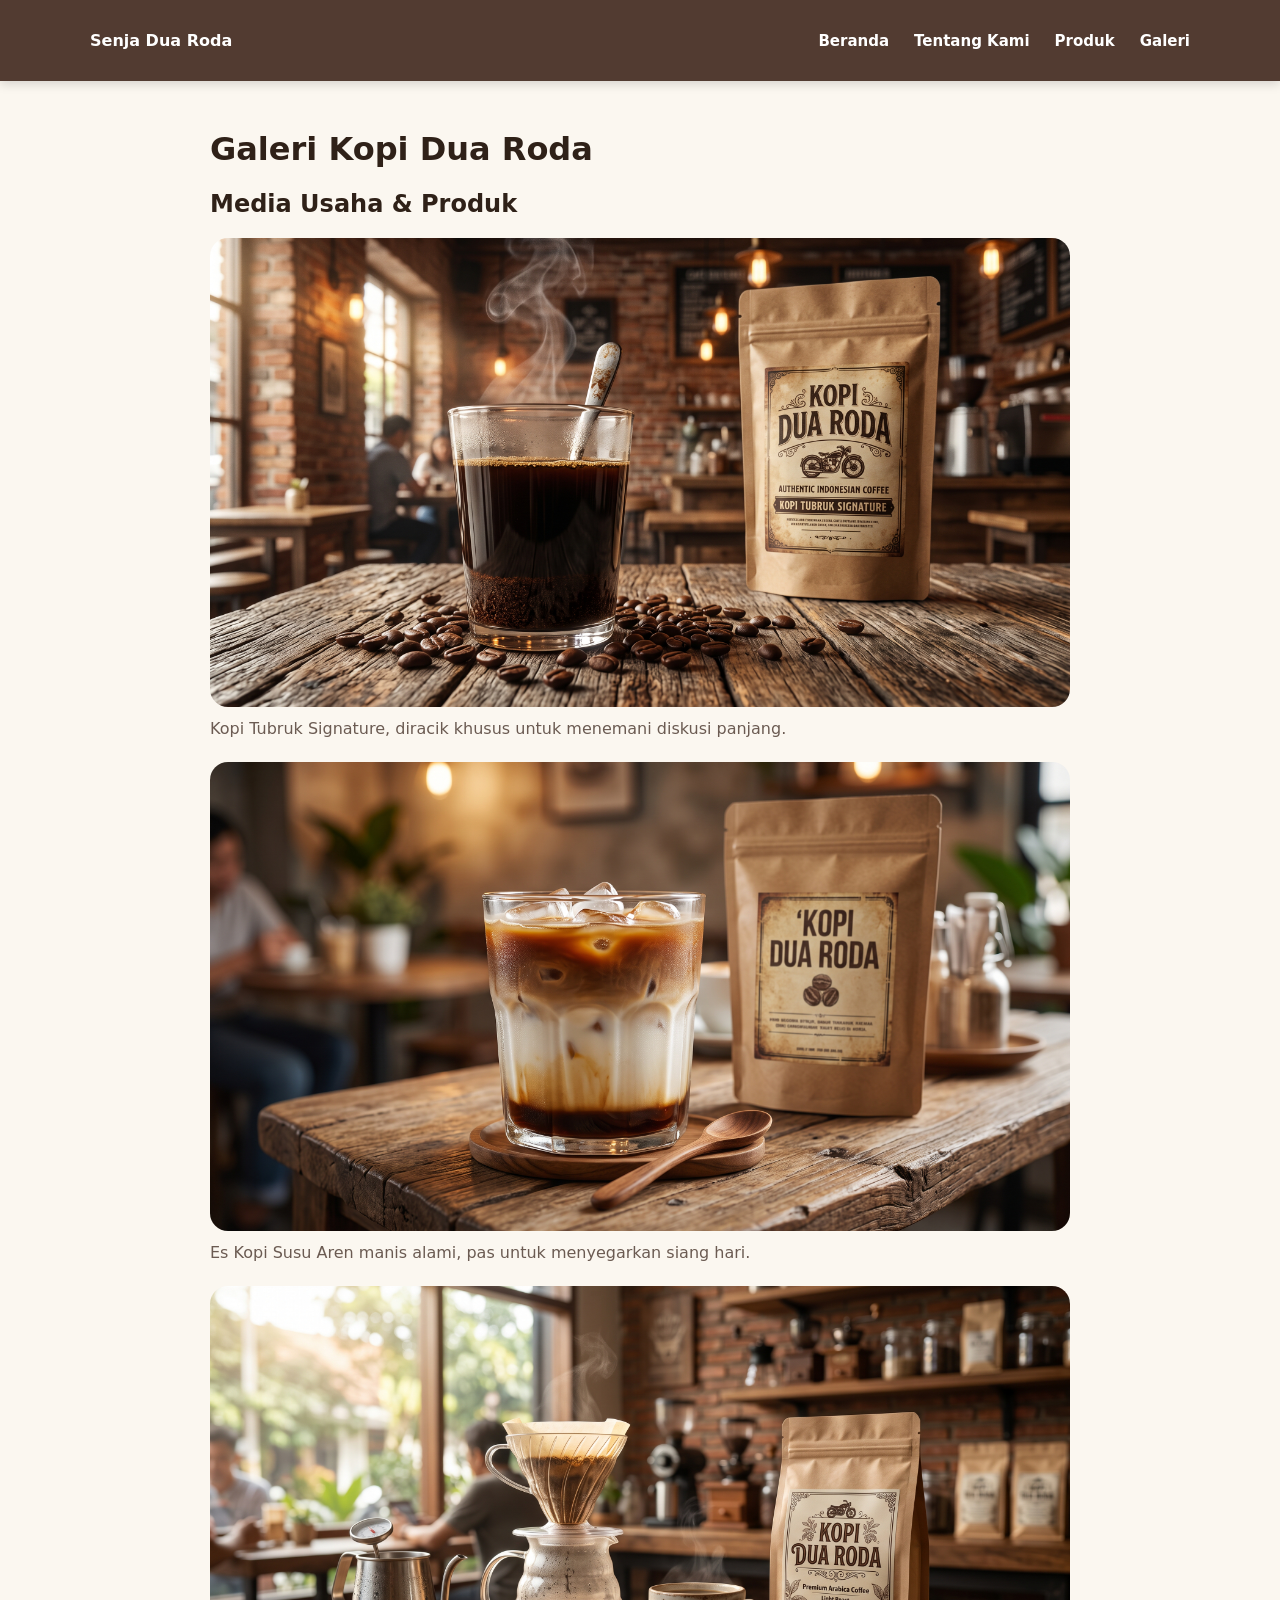
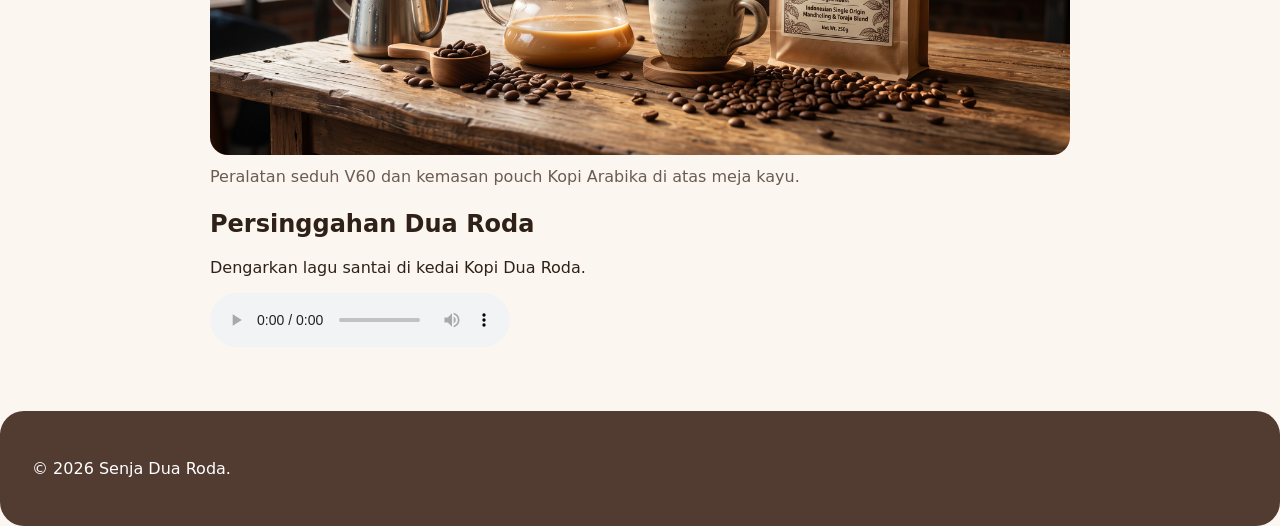
==== galeri.html @ a6b700d2 "Menambahkan produk baru dan media tabel seta galeri produk" ====
<!DOCTYPE html>
<html lang="id">
<head>
    <meta charset="UTF-8">
    <meta name="viewport" content="width=device-width, initial-scale=1.0">
    <title>Galeri - Kopi Dua Roda</title>
    <link rel="stylesheet" href="css/style.css" />
</head>
<body>
    <header class="site-header"> 
        <nav class="nav" aria-label="Navigasi utama"> 
            <a class="brand" href="index.html">Senja Dua Roda</a> 
            <ul> 
                <li><a href="index.html">Beranda</a></li> 
                <li><a href="tentang.html">Tentang Kami</a></li> 
                <li><a href="produk.html">Produk</a></li> 
                <li><a aria-current="page" href="galeri.html">Galeri</a></li> 
            </ul> 
        </nav> 
    </header>
  
    <main id="konten" class="page">
        <h1>Galeri Kopi Dua Roda</h1>
        
        <section aria-labelledby="media-title">
            <h2 id="media-title">Media Usaha & Produk</h2>
            <div class="gallery-list">
                
                <figure class="media-card">
                    <img src="images/kopi tubruk signa.jpg" alt="Secangkir kopi hitam dengan asap mengepul di atas meja">
                    <figcaption>Kopi Tubruk Signature, diracik khusus untuk menemani diskusi panjang.</figcaption>
                </figure>

                <figure class="media-card">
                    <img src="images/aren.jpg" alt="Segelas es kopi susu dengan lapisan gula aren di bagian bawah">
                    <figcaption>Es Kopi Susu Aren manis alami, pas untuk menyegarkan siang hari.</figcaption>
                </figure>

                <figure class="media-card">
                    <img src="images/arabika.jpg" alt="Pouch Kopi Arabika di atas meja kayu">
                    <figcaption>Peralatan seduh V60 dan kemasan pouch Kopi Arabika di atas meja kayu.</figcaption>
                </figure>

            </div>
        </section>

        <!-- Elemen Audio yang Aksesibel -->
        <section aria-labelledby="audio-title">
            <h2 id="audio-title">Persinggahan Dua Roda</h2>
            <p id="audio-note">Dengarkan lagu santai di kedai Kopi Dua Roda.</p>
            <audio controls aria-describedby="audio-note" src="C:\Users\KHOIRUN NADHA\OneDrive\Dokumen\SYAFA'UDIN KHOIRUN NADHA\PEMOGRAMAN WEB 1\website-umkm\audio\Persinggahan_Dua_Roda.mp3">
                Browser Anda tidak mendukung pemutar audio.
            </audio>
        </section>
    </main>

    <footer class="site-footer">
        <p>&copy; 2026 Senja Dua Roda.</p>
    </footer>
</body>
</html>
---- css/style.css ----
body {
    margin: 0;
    color: #2f2118;
    background: #f6f0f8;
    font-family: arial, sans-serif;

}

header { 
    background-color: #523b31; 
    color: white; 
    position: sticky; 
    top: 0; z-index: 1000; 
    box-shadow: 0 3px 10px rgba(0, 0, 0, 0.15); 
} 

.brand {
  color: white;
  text-decoration: none;
  font-weight: bold;
}

nav { 
    max-width: 1100px; 
    margin: auto; padding: 15px 25px; 
    display: flex; 
    justify-content: space-between; 
    align-items: center; 
} 

nav h1 { 
    font-size: 26px; 
    letter-spacing: 1px; 
} 

nav ul { 
    list-style: none; 
    display: flex; 
    gap: 25px; 
} 

nav ul li a { 
    color: white; 
    text-decoration: none; 
    font-size: 15px; 
    font-weight: bold; 
    transition: color 0.3s ease; 
} 

nav ul li a:hover { 
    color: #d9a066; 
} 

.page{
    max-width: 920px;
    margin: 0 auto;
    padding: 32px 20px;
}

.hero{
    padding: 32px;
    color: white;
    background: #523b31;
    border-radius: 24px;
}

.eyebrow{
    margin: 0 0 8px;
    letter-spacing: 0.14cm;
    text-transform: uppercase;
}

img {
  max-width: 100%;
  height: auto;
}


.products {
    padding-left: 1.2em;
}



button {
    padding: 12px 18px;
    color: #2f2118;
    font-weight: 700;
    cursor: pointer;
    background: #ffd166;
    border: 0;
    border-radius: 999px;
}

footer {
    display: flex;
    justify-content: space-between;
    padding: 32px;
    margin-top: 32px;
    background: #523b31;
    color: white;
    border-radius: 24px;
}

/* tentang kami */


/* produk */

body {
  margin: 0;
  background: #fbf7f0;
  color: #2f2118;
  font-family: system-ui, -apple-system, BlinkMacSystemFont, "Segoe UI", sans-serif;
}

.page {
  max-width: 860px;
  margin: 0 auto;
  padding: 28px 20px;
}

img {
  max-width: 100%;
  height: auto;
  border-radius: 18px;
}

figure {
  margin: 0 0 24px;
}

figcaption {
  margin-top: 8px;
  color: #6b5b51;
}

table {
  width: 100%;
  border-collapse: collapse;
  background: white;
}

caption {
  text-align: left;
  font-weight: 700;
  margin-bottom: 8px;
}

th,
td {
  border: 1px solid #ead8c3;
  padding: 10px;
  text-align: left;
}

thead {
  background: #f1e3d3;
}

/* galei */
img { max-width: 100%; height: auto; }
figure { margin: 0 0 24px; }
figcaption { margin-top: 8px; color: #6b5b52; }
table { width: 100%; border-collapse: collapse; }
caption { margin-bottom: 8px; font-weight: 700; text-align: left; }
th,
td { padding: 10px; text-align: left; border: 1px solid #dccbbc; }
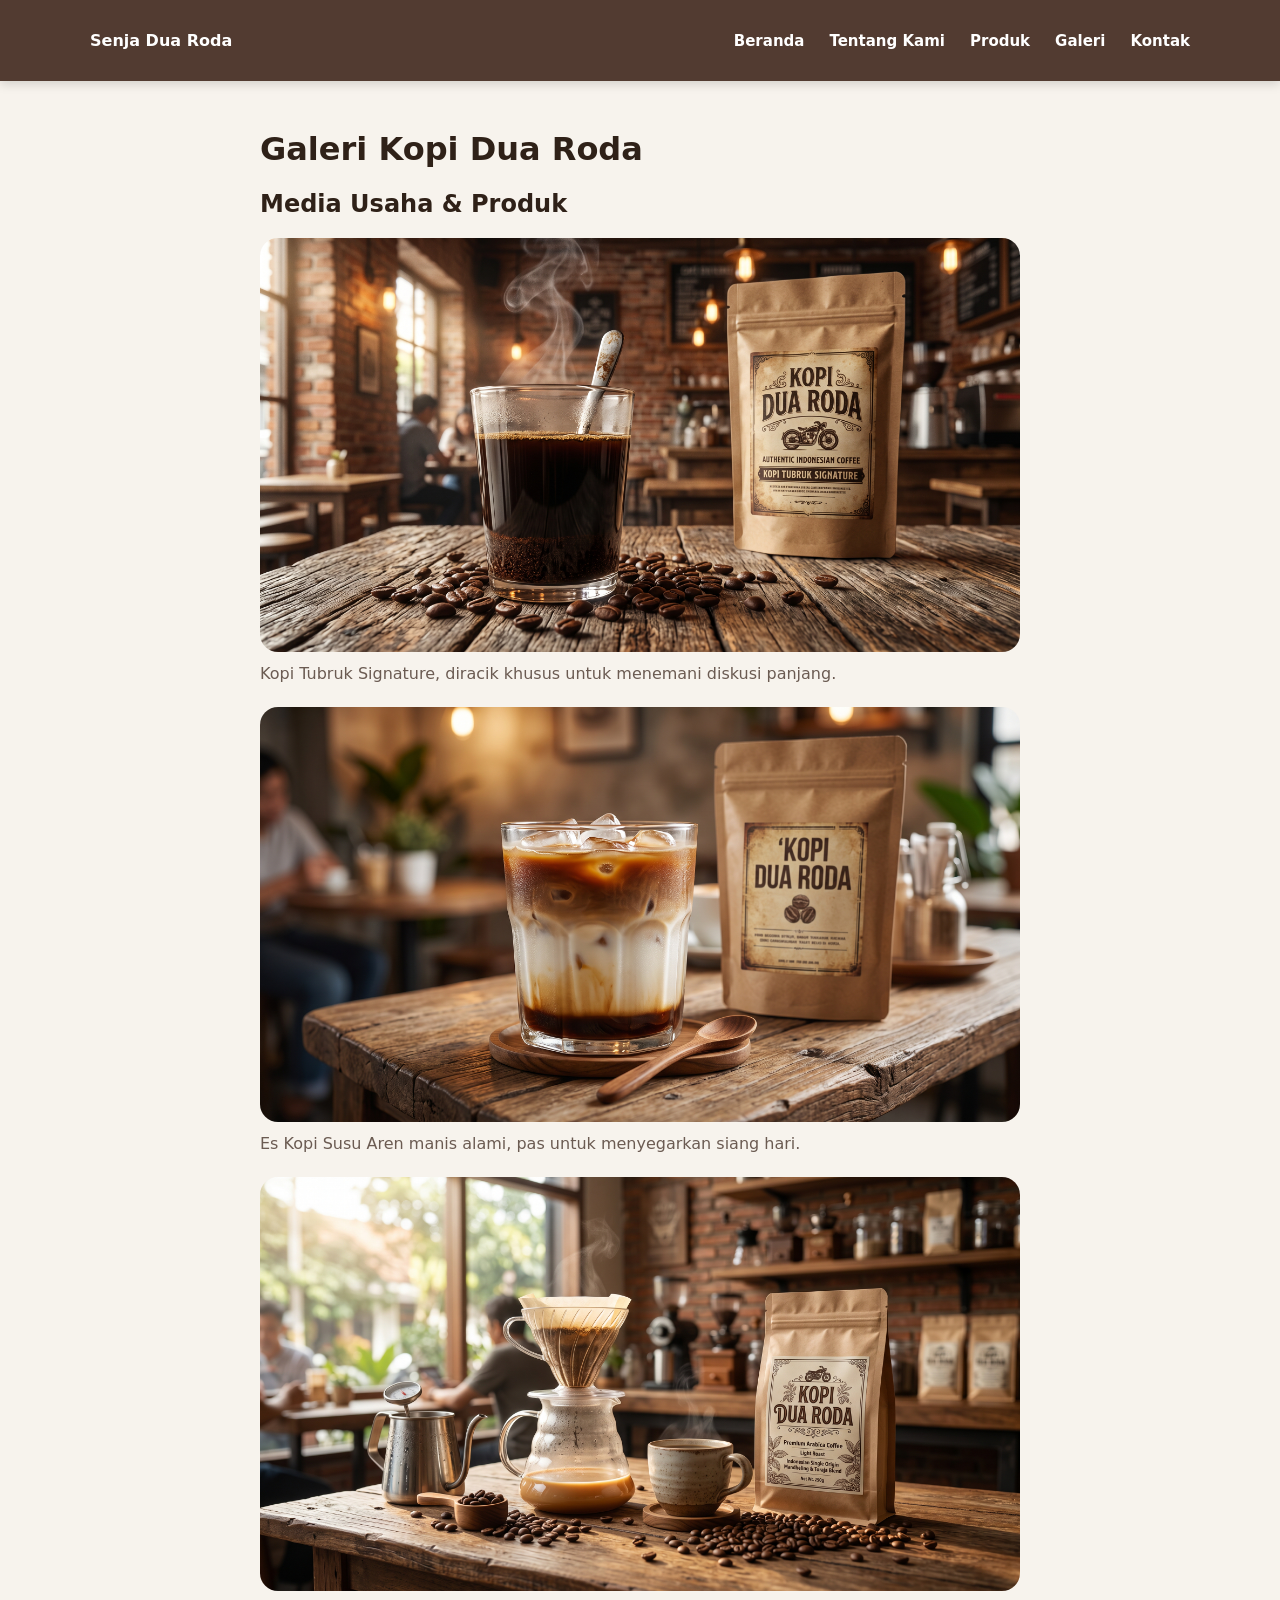
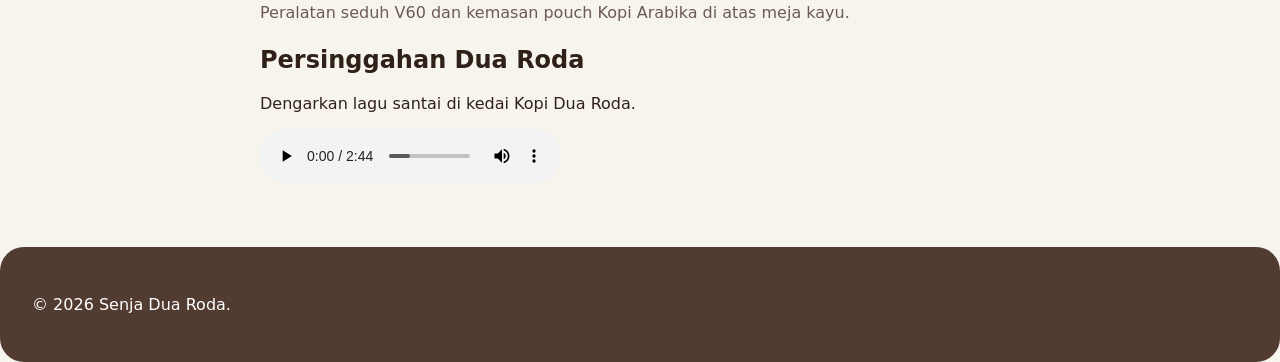
==== commit f59b9673: "menambahkan form html dan accessibility" ====
--- a/galeri.html
+++ b/galeri.html
@@ -7,15 +7,16 @@
     <link rel="stylesheet" href="css/style.css" />
 </head>
 <body>
-    <header class="site-header"> 
+   <header class="site-header"> 
         <nav class="nav" aria-label="Navigasi utama"> 
             <a class="brand" href="index.html">Senja Dua Roda</a> 
             <ul> 
-                <li><a href="index.html">Beranda</a></li> 
+                <li><a aria-current="page" href="index.html">Beranda</a></li> 
                 <li><a href="tentang.html">Tentang Kami</a></li> 
                 <li><a href="produk.html">Produk</a></li> 
-                <li><a aria-current="page" href="galeri.html">Galeri</a></li> 
-            </ul> 
+                <li><a href="galeri.html">Galeri</a></li> 
+                <li><a href="kontak.html">Kontak</a></li>
+            </ul>
         </nav> 
     </header>
   
@@ -48,7 +49,7 @@
         <section aria-labelledby="audio-title">
             <h2 id="audio-title">Persinggahan Dua Roda</h2>
             <p id="audio-note">Dengarkan lagu santai di kedai Kopi Dua Roda.</p>
-            <audio controls aria-describedby="audio-note" src="C:\Users\KHOIRUN NADHA\OneDrive\Dokumen\SYAFA'UDIN KHOIRUN NADHA\PEMOGRAMAN WEB 1\website-umkm\audio\Persinggahan_Dua_Roda.mp3">
+            <audio controls aria-describedby="audio-note" src="audio/Teman_Setia_Setiap_Perjalanan.mp3">
                 Browser Anda tidak mendukung pemutar audio.
             </audio>
         </section>
--- a/css/style.css
+++ b/css/style.css
@@ -167,3 +167,55 @@
 th,
 td { padding: 10px; text-align: left; border: 1px solid #dccbbc; }
 
+/* kontak */
+body {
+  margin: 0;
+  background: #f7f3ed;
+  color: #2f2118;
+  font-family: system-ui, -apple-system, BlinkMacSystemFont, "Segoe UI", sans-serif;
+}
+
+.page {
+  max-width: 760px;
+  margin: 0 auto;
+  padding: 28px 20px;
+}
+
+form,
+pre {
+  background: white;
+  border: 1px solid #ead8c3;
+  border-radius: 16px;
+  padding: 18px;
+}
+
+.field {
+  display: grid;
+  gap: 6px;
+  margin-bottom: 14px;
+}
+
+label,
+legend {
+  font-weight: 700;
+}
+
+input,
+select,
+textarea,
+button {
+  font: inherit;
+  padding: 10px;
+}
+
+fieldset {
+  display: grid;
+  gap: 8px;
+  margin: 0 0 14px;
+  border: 1px solid #ead8c3;
+  border-radius: 12px;
+}
+
+button {
+  cursor: pointer;
+}
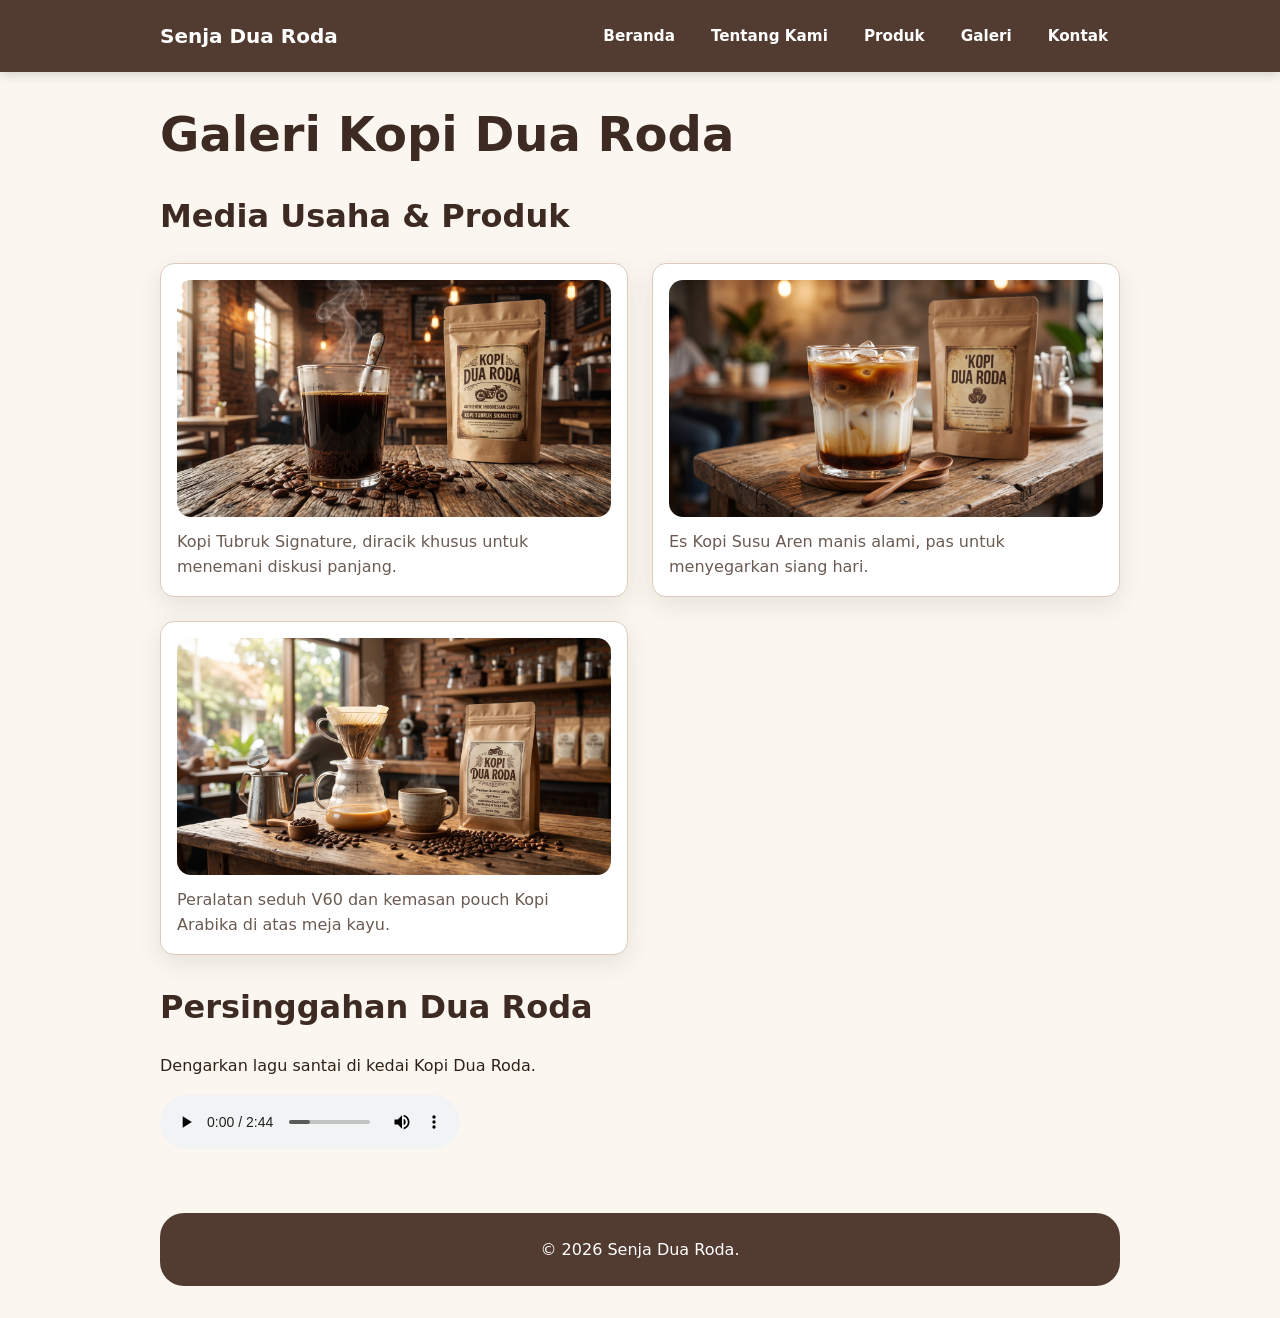
==== commit da4f8e43: "Layout dengan Grid dan Flexbox" ====
--- a/galeri.html
+++ b/galeri.html
@@ -25,7 +25,7 @@
         
         <section aria-labelledby="media-title">
             <h2 id="media-title">Media Usaha & Produk</h2>
-            <div class="gallery-list">
+            <div class="gallery-grid">
                 
                 <figure class="media-card">
                     <img src="images/kopi tubruk signa.jpg" alt="Secangkir kopi hitam dengan asap mengepul di atas meja">
--- a/css/style.css
+++ b/css/style.css
@@ -1,221 +1,505 @@
+:root {
+    --color-primary: #523b31;
+    --color-primary-strong: #3d2b23;
+    --color-accent: #ffd166;
+    --color-accent-hover: #f4b942;
+
+    --color-text: #2f2118;
+    --color-muted: #6b5b52;
+
+    --color-surface: #ffffff;
+    --color-surface-soft: #fbf7f0;
+
+    --color-border: #dccbbc;
+    --color-focus: #1d4ed8;
+
+    /* Spacing */
+    --space-1: 0.5rem;
+    --space-2: 0.75rem;
+    --space-3: 1rem;
+    --space-4: 1.5rem;
+    --space-5: 2rem;
+
+    /* Radius */
+    --radius-sm: 0.5rem;
+    --radius-md: 0.875rem;
+    --radius-lg: 1.5rem;
+    --radius-pill: 999px;
+
+    --shadow-card: 0 0.5rem 1.5rem rgb(47 33 24 / 0.1);
+}
+
+*,
+*::before,
+*::after {
+    box-sizing: border-box;
+}
+
+
+/*DASAR HALAMAN*/
+
+html {
+    color-scheme: light;
+    scroll-behavior: smooth;
+}
+
 body {
     margin: 0;
-    color: #2f2118;
-    background: #f6f0f8;
-    font-family: arial, sans-serif;
-
-}
-
-header { 
-    background-color: #523b31; 
-    color: white; 
-    position: sticky; 
-    top: 0; z-index: 1000; 
-    box-shadow: 0 3px 10px rgba(0, 0, 0, 0.15); 
-} 
+    color: var(--color-text);
+    background: var(--color-surface-soft);
+    font-family: system-ui, -apple-system, BlinkMacSystemFont, "Segoe UI", sans-serif;
+    font-size: 1rem;
+    line-height: 1.6;
+}
+
+
+h1,
+h2,
+h3 {
+    color: var(--color-primary-strong);
+    line-height: 1.25;
+}
+
+h1 {
+    margin-top: 0;
+    font-size: clamp(2rem, 5vw, 3rem);
+}
+
+h2 {
+    margin-top: var(--space-5);
+    font-size: clamp(1.5rem, 4vw, 2rem);
+}
+
+h3 {
+    margin-bottom: var(--space-1);
+}
+
+p {
+    margin-top: 0;
+}
+
+/*LINK*/
+
+a {
+    color: var(--color-primary-strong);
+    text-decoration-thickness: 0.1em;
+    text-underline-offset: 0.2em;
+}
+
+a:hover {
+    color: var(--color-muted);
+}
+
+
+/*FOCUS INDICATOR*/
+
+:where(a, button, input, select, textarea):focus-visible {
+    outline: 3px solid var(--color-focus);
+    outline-offset: 3px;
+}
+
+
+/*HEADER DAN NAVIGASI*/
+
+.site-header {
+    background: var(--color-primary);
+    color: var(--color-surface);
+    box-shadow: 0 3px 10px rgb(0 0 0 / 0.15);
+}
+
+.nav {
+    display: flex;
+    gap: var(--space-3);
+    align-items: center;
+    justify-content: space-between;
+    width: min(100% - 2rem, 60rem);
+    margin-inline: auto;
+    padding-block: var(--space-3);
+}
 
 .brand {
-  color: white;
-  text-decoration: none;
-  font-weight: bold;
-}
-
-nav { 
-    max-width: 1100px; 
-    margin: auto; padding: 15px 25px; 
-    display: flex; 
-    justify-content: space-between; 
-    align-items: center; 
-} 
-
-nav h1 { 
-    font-size: 26px; 
-    letter-spacing: 1px; 
-} 
-
-nav ul { 
-    list-style: none; 
-    display: flex; 
-    gap: 25px; 
-} 
-
-nav ul li a { 
-    color: white; 
-    text-decoration: none; 
-    font-size: 15px; 
-    font-weight: bold; 
-    transition: color 0.3s ease; 
-} 
-
-nav ul li a:hover { 
-    color: #d9a066; 
-} 
-
-.page{
-    max-width: 920px;
-    margin: 0 auto;
-    padding: 32px 20px;
-}
-
-.hero{
-    padding: 32px;
-    color: white;
-    background: #523b31;
-    border-radius: 24px;
-}
-
-.eyebrow{
-    margin: 0 0 8px;
-    letter-spacing: 0.14cm;
+    display: inline-block;
+    margin-bottom: 0;
+    color: var(--color-surface);
+    font-size: 1.25rem;
+    font-weight: 700;
+    text-decoration: none;
+}
+
+.nav ul {
+    display: flex;
+    gap: var(--space-2);
+    flex-wrap: wrap;
+    margin: 0;
+    padding: 0;
+    list-style: none;
+}
+
+.nav li {
+    margin: 0;
+}
+
+.nav li a {
+    display: inline-block;
+    padding: var(--space-1) var(--space-2);
+    color: var(--color-surface);
+    font-size: 0.95rem;
+    font-weight: 600;
+    text-decoration: none;
+    border-radius: var(--radius-sm);
+}
+
+.nav li a:hover {
+    color: var(--color-accent);
+    background: var(--color-primary-strong);
+}
+
+
+/*HALAMAN UTAMA*/
+
+.page {
+    width: min(100% - 2rem, 60rem);
+    margin-inline: auto;
+    padding-block: var(--space-5);
+}
+
+
+/*HERO*/
+
+.hero {
+    display: grid;
+    grid-template-columns: 1.2fr 0.8fr;
+    gap: var(--space-4);
+    align-items: center;
+    margin-bottom: var(--space-5);
+    padding: var(--space-5);
+    color: var(--color-surface);
+    background: var(--color-primary);
+    border-radius: var(--radius-lg);
+    box-shadow: var(--shadow-card);
+}
+
+.hero-image {
+    width: 100%;
+    border-radius: var(--radius-md);
+}
+
+.hero h1 {
+    margin-bottom: var(--space-2);
+    color: var(--color-surface);
+}
+
+.hero p {
+    margin-bottom: var(--space-3);
+}
+
+.eyebrow {
+    margin: 0 0 var(--space-2);
+    color: var(--color-accent);
+    font-size: 0.85rem;
+    font-weight: 700;
+    letter-spacing: 0.12em;
     text-transform: uppercase;
 }
 
+
+/*TOMBOL*/
+
+button {
+    padding: var(--space-2) var(--space-4);
+    color: var(--color-text);
+    background: var(--color-accent);
+    border: 0;
+    border-radius: var(--radius-pill);
+    font: inherit;
+    font-weight: 700;
+    cursor: pointer;
+}
+
+button:hover {
+    background: var(--color-accent-hover);
+}
+
+
+/*GAMBAR*/
+
 img {
-  max-width: 100%;
-  height: auto;
-}
-
+    max-width: 100%;
+    height: auto;
+    border-radius: var(--radius-md);
+}
+
+figure {
+    margin: 0 0 var(--space-4);
+}
+
+figcaption {
+    margin-top: var(--space-2);
+    color: var(--color-muted);
+}
+
+
+/*PRODUK*/
 
 .products {
     padding-left: 1.2em;
 }
 
-
-
-button {
-    padding: 12px 18px;
-    color: #2f2118;
-    font-weight: 700;
-    cursor: pointer;
-    background: #ffd166;
-    border: 0;
-    border-radius: 999px;
-}
-
-footer {
-    display: flex;
-    justify-content: space-between;
-    padding: 32px;
-    margin-top: 32px;
-    background: #523b31;
-    color: white;
-    border-radius: 24px;
-}
-
-/* tentang kami */
-
-
-/* produk */
-
-body {
-  margin: 0;
-  background: #fbf7f0;
-  color: #2f2118;
-  font-family: system-ui, -apple-system, BlinkMacSystemFont, "Segoe UI", sans-serif;
-}
-
-.page {
-  max-width: 860px;
-  margin: 0 auto;
-  padding: 28px 20px;
-}
-
-img {
-  max-width: 100%;
-  height: auto;
-  border-radius: 18px;
-}
-
-figure {
-  margin: 0 0 24px;
-}
-
-figcaption {
-  margin-top: 8px;
-  color: #6b5b51;
-}
+.products li {
+    margin-bottom: var(--space-1);
+}
+
+
+/*GALERI*/
+
+.media-card {
+    margin-bottom: var(--space-4);
+    padding: var(--space-3);
+    background: var(--color-surface);
+    border: 1px solid var(--color-border);
+    border-radius: var(--radius-md);
+    box-shadow: var(--shadow-card);
+}
+
+.media-card img {
+    display: block;
+    margin-bottom: var(--space-2);
+}
+
+.media-card figcaption {
+    margin-top: 0;
+}
+
+
+/*AUDIO*/
+
+audio {
+    max-width: 100%;
+    margin-bottom: var(--space-4);
+}
+
+
+/*TABEL*/
 
 table {
-  width: 100%;
-  border-collapse: collapse;
-  background: white;
+    width: 100%;
+    margin-top: var(--space-3);
+    border-collapse: collapse;
+    background: var(--color-surface);
 }
 
 caption {
-  text-align: left;
-  font-weight: 700;
-  margin-bottom: 8px;
+    margin-bottom: var(--space-2);
+    text-align: left;
+    font-weight: 700;
 }
 
 th,
 td {
-  border: 1px solid #ead8c3;
-  padding: 10px;
-  text-align: left;
+    padding: var(--space-2);
+    text-align: left;
+    border: 1px solid var(--color-border);
+}
+
+th {
+    font-weight: 700;
 }
 
 thead {
-  background: #f1e3d3;
-}
-
-/* galei */
-img { max-width: 100%; height: auto; }
-figure { margin: 0 0 24px; }
-figcaption { margin-top: 8px; color: #6b5b52; }
-table { width: 100%; border-collapse: collapse; }
-caption { margin-bottom: 8px; font-weight: 700; text-align: left; }
-th,
-td { padding: 10px; text-align: left; border: 1px solid #dccbbc; }
-
-/* kontak */
-body {
-  margin: 0;
-  background: #f7f3ed;
-  color: #2f2118;
-  font-family: system-ui, -apple-system, BlinkMacSystemFont, "Segoe UI", sans-serif;
-}
-
-.page {
-  max-width: 760px;
-  margin: 0 auto;
-  padding: 28px 20px;
-}
+    background: #f1e3d3;
+}
+
+
+/*FORM KONTAK*/
 
 form,
 pre {
-  background: white;
-  border: 1px solid #ead8c3;
-  border-radius: 16px;
-  padding: 18px;
+    padding: var(--space-4);
+    background: var(--color-surface);
+    border: 1px solid var(--color-border);
+    border-radius: var(--radius-md);
+    box-shadow: var(--shadow-card);
 }
 
 .field {
-  display: grid;
-  gap: 6px;
-  margin-bottom: 14px;
+    margin-bottom: var(--space-3);
 }
 
 label,
 legend {
-  font-weight: 700;
+    font-weight: 700;
 }
 
 input,
 select,
-textarea,
-button {
-  font: inherit;
-  padding: 10px;
+textarea {
+    width: 100%;
+    padding: var(--space-2);
+    color: var(--color-text);
+    background: var(--color-surface);
+    border: 1px solid var(--color-border);
+    border-radius: var(--radius-sm);
+    font: inherit;
+}
+
+textarea {
+    resize: vertical;
 }
 
 fieldset {
-  display: grid;
-  gap: 8px;
-  margin: 0 0 14px;
-  border: 1px solid #ead8c3;
-  border-radius: 12px;
-}
-
-button {
-  cursor: pointer;
+    margin: 0 0 var(--space-3);
+    padding: var(--space-3);
+    border: 1px solid var(--color-border);
+    border-radius: var(--radius-sm);
+}
+
+fieldset label {
+    display: block;
+    margin-bottom: var(--space-1);
+    font-weight: 400;
+}
+
+fieldset input[type="radio"] {
+    width: auto;
+    margin-right: var(--space-1);
+}
+
+
+/* PREVIEW FORM*/
+
+pre {
+    overflow-x: auto;
+    white-space: pre-wrap;
+    word-wrap: break-word;
+}
+
+
+/*BAGIAN KONTAK SINGKAT */
+
+.alamat,
+.jam-operasional,
+.kanal-pemesanan {
+    margin-bottom: var(--space-4);
+    padding: var(--space-3);
+    background: var(--color-surface);
+    border: 1px solid var(--color-border);
+    border-radius: var(--radius-md);
+}
+
+.alamat h3,
+.jam-operasional h3,
+.kanal-pemesanan h3 {
+    margin-top: 0;
+}
+
+
+/* E03 - Layout produk menggunakan CSS Grid */
+.product-grid,
+.gallery-grid {
+    display: grid;
+    grid-template-columns: repeat(3, minmax(0, 1fr));
+    gap: var(--space-4);
+    margin-top: var(--space-4);
+}
+
+.gallery-grid {
+    grid-template-columns: repeat(2, minmax(0, 1fr));
+}
+
+.gallery-grid .media-card {
+    margin-bottom: 0;
+}
+
+.product-card {
+    position: relative;
+    display: flex;
+    flex-direction: column;
+    padding: 1rem;
+    background-color: #ffffff;
+    border: 1px solid #dccbbc;
+    border-radius: 0.875rem;
+    box-shadow: 0 0.5rem 1.5rem rgb(47 33 24 / 10%);
+}
+
+.product-card img {
+    width: 100%;
+    height: 220px;
+    object-fit: cover;
+    border-radius: 0.5rem;
+}
+
+.product-card h2,
+.product-card h3 {
+    color: #3d2b23;
+    font-size: 1.2rem;
+}
+
+.product-card h3 {
+    margin-top: var(--space-4);
+}
+
+.product-card p {
+    line-height: 1.6;
+}
+
+.product-card .harga {
+    font-weight: bold;
+    color: #523b31;
+}
+
+/* P06 - Flexbox di dalam card produk */
+.product-badge {
+    position: absolute;
+    inset-block-start: var(--space-2);
+    inset-inline-end: var(--space-2);
+    padding: 0.25rem var(--space-2);
+    color: var(--color-primary-strong);
+    font-size: 0.875rem;
+    font-weight: 800;
+    background: #fef3c7;
+    border-radius: 999px;
+}
+
+.card-actions {
+    display: flex;
+    gap: var(--space-2);
+    align-items: center;
+    justify-content: space-between;
+    flex-wrap: wrap;
+    margin-top: auto;
+}
+
+.card-actions p {
+    margin: 0;
+}
+
+.button {
+    display: inline-block;
+    padding: var(--space-1) var(--space-3);
+    color: var(--color-text);
+    background: var(--color-accent);
+    border-radius: var(--radius-pill);
+    font-weight: 700;
+    text-decoration: none;
+}
+
+.button:hover {
+    color: var(--color-text);
+    background: var(--color-accent-hover);
+}
+
+/*FOOTER*/
+
+.site-footer {
+    width: min(100% - 2rem, 60rem);
+    margin: 0 auto var(--space-5);
+    padding: var(--space-4);
+    color: var(--color-surface);
+    background: var(--color-primary);
+    border-radius: var(--radius-lg);
+    text-align: center;
+}
+
+.site-footer p {
+    margin: 0;
 }
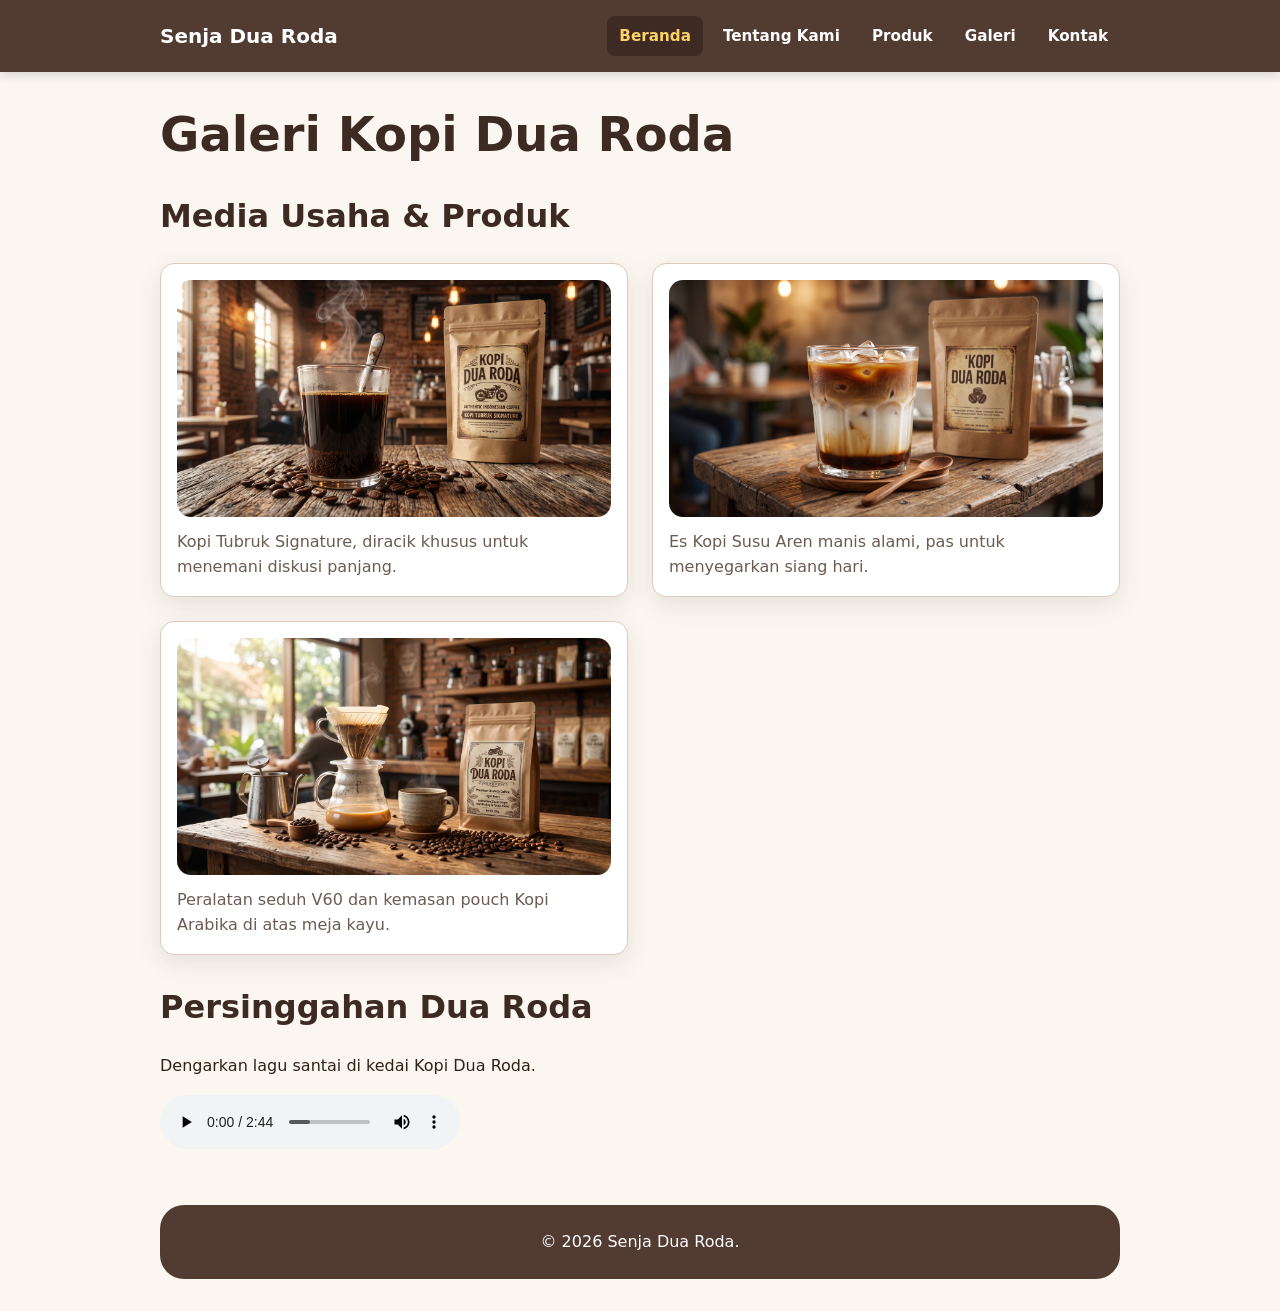
==== commit 55d891ec: "Responsive Mobile-First, tabel scroll, dan perbaikan aria-current" ====
--- a/galeri.html
+++ b/galeri.html
@@ -28,17 +28,17 @@
             <div class="gallery-grid">
                 
                 <figure class="media-card">
-                    <img src="images/kopi tubruk signa.jpg" alt="Secangkir kopi hitam dengan asap mengepul di atas meja">
+                    <img src="images/kopi tubruk signa.jpg" width="2576" height="1405" loading="lazy" alt="Secangkir kopi hitam dengan asap mengepul di atas meja">
                     <figcaption>Kopi Tubruk Signature, diracik khusus untuk menemani diskusi panjang.</figcaption>
                 </figure>
 
                 <figure class="media-card">
-                    <img src="images/aren.jpg" alt="Segelas es kopi susu dengan lapisan gula aren di bagian bawah">
+                    <img src="images/aren.jpg" width="2576" height="1405" loading="lazy" alt="Segelas es kopi susu dengan lapisan gula aren di bagian bawah">
                     <figcaption>Es Kopi Susu Aren manis alami, pas untuk menyegarkan siang hari.</figcaption>
                 </figure>
 
                 <figure class="media-card">
-                    <img src="images/arabika.jpg" alt="Pouch Kopi Arabika di atas meja kayu">
+                    <img src="images/arabika.jpg" width="2576" height="1405" loading="lazy" alt="Pouch Kopi Arabika di atas meja kayu">
                     <figcaption>Peralatan seduh V60 dan kemasan pouch Kopi Arabika di atas meja kayu.</figcaption>
                 </figure>
 
--- a/css/style.css
+++ b/css/style.css
@@ -1,3 +1,4 @@
+
 :root {
     --color-primary: #523b31;
     --color-primary-strong: #3d2b23;
@@ -29,21 +30,21 @@
     --shadow-card: 0 0.5rem 1.5rem rgb(47 33 24 / 0.1);
 }
 
+/* DASAR HALAMAN */
+
 *,
 *::before,
 *::after {
     box-sizing: border-box;
 }
 
-
-/*DASAR HALAMAN*/
-
 html {
     color-scheme: light;
     scroll-behavior: smooth;
 }
 
 body {
+    min-width: 0;
     margin: 0;
     color: var(--color-text);
     background: var(--color-surface-soft);
@@ -52,7 +53,6 @@
     line-height: 1.6;
 }
 
-
 h1,
 h2,
 h3 {
@@ -63,6 +63,7 @@
 h1 {
     margin-top: 0;
     font-size: clamp(2rem, 5vw, 3rem);
+    overflow-wrap: anywhere;
 }
 
 h2 {
@@ -77,8 +78,6 @@
 p {
     margin-top: 0;
 }
-
-/*LINK*/
 
 a {
     color: var(--color-primary-strong);
@@ -90,16 +89,14 @@
     color: var(--color-muted);
 }
 
-
-/*FOCUS INDICATOR*/
-
-:where(a, button, input, select, textarea):focus-visible {
+/* FOCUS KEYBOARD */
+
+:where(a, button, input, select, textarea, .table-scroll):focus-visible {
     outline: 3px solid var(--color-focus);
     outline-offset: 3px;
 }
 
-
-/*HEADER DAN NAVIGASI*/
+/* HEADER DAN NAVIGASI */
 
 .site-header {
     background: var(--color-primary);
@@ -109,9 +106,9 @@
 
 .nav {
     display: flex;
+    flex-direction: column;
     gap: var(--space-3);
-    align-items: center;
-    justify-content: space-between;
+    align-items: flex-start;
     width: min(100% - 2rem, 60rem);
     margin-inline: auto;
     padding-block: var(--space-3);
@@ -128,8 +125,9 @@
 
 .nav ul {
     display: flex;
-    gap: var(--space-2);
+    flex-direction: row;
     flex-wrap: wrap;
+    gap: var(--space-1);
     margin: 0;
     padding: 0;
     list-style: none;
@@ -149,13 +147,31 @@
     border-radius: var(--radius-sm);
 }
 
-.nav li a:hover {
+.nav li a:hover,
+.nav li a[aria-current="page"] {
     color: var(--color-accent);
     background: var(--color-primary-strong);
 }
 
-
-/*HALAMAN UTAMA*/
+/* TAUTAN LEWATI KONTEN */
+
+.skip-link {
+    position: absolute;
+    top: 0.5rem;
+    left: 0.5rem;
+    z-index: 1000;
+    padding: var(--space-2) var(--space-3);
+    color: var(--color-surface);
+    background: var(--color-primary-strong);
+    border-radius: var(--radius-sm);
+    transform: translateY(-150%);
+}
+
+.skip-link:focus {
+    transform: translateY(0);
+}
+
+/* AREA KONTEN */
 
 .page {
     width: min(100% - 2rem, 60rem);
@@ -163,16 +179,15 @@
     padding-block: var(--space-5);
 }
 
-
-/*HERO*/
+/* HERO */
 
 .hero {
     display: grid;
-    grid-template-columns: 1.2fr 0.8fr;
+    grid-template-columns: minmax(0, 1fr);
     gap: var(--space-4);
     align-items: center;
     margin-bottom: var(--space-5);
-    padding: var(--space-5);
+    padding: var(--space-4);
     color: var(--color-surface);
     background: var(--color-primary);
     border-radius: var(--radius-lg);
@@ -180,7 +195,9 @@
 }
 
 .hero-image {
+    display: block;
     width: 100%;
+    height: auto;
     border-radius: var(--radius-md);
 }
 
@@ -202,10 +219,10 @@
     text-transform: uppercase;
 }
 
-
-/*TOMBOL*/
+/* TOMBOL */
 
 button {
+    max-width: 100%;
     padding: var(--space-2) var(--space-4);
     color: var(--color-text);
     background: var(--color-accent);
@@ -220,10 +237,10 @@
     background: var(--color-accent-hover);
 }
 
-
-/*GAMBAR*/
+/* GAMBAR */
 
 img {
+    display: block;
     max-width: 100%;
     height: auto;
     border-radius: var(--radius-md);
@@ -238,8 +255,7 @@
     color: var(--color-muted);
 }
 
-
-/*PRODUK*/
+/* DAFTAR PRODUK */
 
 .products {
     padding-left: 1.2em;
@@ -249,10 +265,10 @@
     margin-bottom: var(--space-1);
 }
 
-
-/*GALERI*/
+/* KARTU GALERI */
 
 .media-card {
+    min-width: 0;
     margin-bottom: var(--space-4);
     padding: var(--space-3);
     background: var(--color-surface);
@@ -262,7 +278,7 @@
 }
 
 .media-card img {
-    display: block;
+    width: 100%;
     margin-bottom: var(--space-2);
 }
 
@@ -270,51 +286,81 @@
     margin-top: 0;
 }
 
-
-/*AUDIO*/
+/* AUDIO */
 
 audio {
+    display: block;
     max-width: 100%;
     margin-bottom: var(--space-4);
 }
 
-
-/*TABEL*/
-
-table {
+/* TABEL HARGA RESPONSIF */
+
+.table-scroll {
+    display: block;
     width: 100%;
+    max-width: 100%;
     margin-top: var(--space-3);
+    overflow-x: auto;
+    overflow-y: hidden;
+    -webkit-overflow-scrolling: touch;
+    border-radius: var(--radius-sm);
+}
+
+.table-scroll:focus-visible {
+    outline: 3px solid var(--color-focus);
+    outline-offset: 3px;
+}
+
+.table-scroll table {
+    width: 100%;
+    min-width: 40rem;
+    margin-top: 0;
     border-collapse: collapse;
     background: var(--color-surface);
 }
 
-caption {
-    margin-bottom: var(--space-2);
+.table-scroll caption {
+    padding-bottom: var(--space-2);
     text-align: left;
     font-weight: 700;
 }
 
-th,
-td {
+.table-scroll th,
+.table-scroll td {
     padding: var(--space-2);
     text-align: left;
     border: 1px solid var(--color-border);
-}
-
-th {
-    font-weight: 700;
-}
-
-thead {
+    white-space: nowrap;
+}
+
+.table-scroll th {
+    font-weight: 700;
+}
+
+.table-scroll thead {
     background: #f1e3d3;
 }
 
-
-/*FORM KONTAK*/
+/* TABEL LAIN DI LUAR PEMBUNGKUS */
+
+table {
+    width: 100%;
+    border-collapse: collapse;
+    background: var(--color-surface);
+}
+
+caption {
+    text-align: left;
+    font-weight: 700;
+}
+
+/* FORM KONTAK DAN PREVIEW */
 
 form,
 pre {
-    padding: var(--space-4);
+    min-width: 0;
+    padding: var(--space-3);
     background: var(--color-surface);
     border: 1px solid var(--color-border);
     border-radius: var(--radius-md);
@@ -333,7 +379,9 @@
 input,
 select,
 textarea {
+    display: block;
     width: 100%;
+    max-width: 100%;
     padding: var(--space-2);
     color: var(--color-text);
     background: var(--color-surface);
@@ -347,6 +395,7 @@
 }
 
 fieldset {
+    min-width: 0;
     margin: 0 0 var(--space-3);
     padding: var(--space-3);
     border: 1px solid var(--color-border);
@@ -360,25 +409,23 @@
 }
 
 fieldset input[type="radio"] {
+    display: inline-block;
     width: auto;
     margin-right: var(--space-1);
 }
-
-
-/* PREVIEW FORM*/
 
 pre {
     overflow-x: auto;
     white-space: pre-wrap;
-    word-wrap: break-word;
-}
-
-
-/*BAGIAN KONTAK SINGKAT */
+    overflow-wrap: anywhere;
+}
+
+/* BAGIAN KONTAK SINGKAT */
 
 .alamat,
 .jam-operasional,
 .kanal-pemesanan {
+    min-width: 0;
     margin-bottom: var(--space-4);
     padding: var(--space-3);
     background: var(--color-surface);
@@ -392,46 +439,51 @@
     margin-top: 0;
 }
 
-
-/* E03 - Layout produk menggunakan CSS Grid */
+/* GRID PRODUK DAN GALERI */
+
 .product-grid,
 .gallery-grid {
     display: grid;
-    grid-template-columns: repeat(3, minmax(0, 1fr));
+    grid-template-columns: minmax(0, 1fr);
     gap: var(--space-4);
     margin-top: var(--space-4);
 }
 
-.gallery-grid {
-    grid-template-columns: repeat(2, minmax(0, 1fr));
+.product-grid > *,
+.gallery-grid > * {
+    min-width: 0;
 }
 
 .gallery-grid .media-card {
     margin-bottom: 0;
 }
+
+/* KARTU PRODUK */
 
 .product-card {
     position: relative;
     display: flex;
+    min-width: 0;
     flex-direction: column;
-    padding: 1rem;
-    background-color: #ffffff;
-    border: 1px solid #dccbbc;
-    border-radius: 0.875rem;
-    box-shadow: 0 0.5rem 1.5rem rgb(47 33 24 / 10%);
+    padding: var(--space-3);
+    background: var(--color-surface);
+    border: 1px solid var(--color-border);
+    border-radius: var(--radius-md);
+    box-shadow: var(--shadow-card);
 }
 
 .product-card img {
     width: 100%;
     height: 220px;
     object-fit: cover;
-    border-radius: 0.5rem;
+    border-radius: var(--radius-sm);
 }
 
 .product-card h2,
 .product-card h3 {
-    color: #3d2b23;
+    color: var(--color-primary-strong);
     font-size: 1.2rem;
+    overflow-wrap: anywhere;
 }
 
 .product-card h3 {
@@ -440,33 +492,39 @@
 
 .product-card p {
     line-height: 1.6;
+    overflow-wrap: anywhere;
 }
 
 .product-card .harga {
-    font-weight: bold;
-    color: #523b31;
-}
-
-/* P06 - Flexbox di dalam card produk */
+    color: var(--color-primary);
+    font-weight: 700;
+}
+
+/* BADGE PRODUK */
+
 .product-badge {
     position: absolute;
     inset-block-start: var(--space-2);
     inset-inline-end: var(--space-2);
+    max-width: calc(100% - 2rem);
     padding: 0.25rem var(--space-2);
     color: var(--color-primary-strong);
     font-size: 0.875rem;
     font-weight: 800;
     background: #fef3c7;
-    border-radius: 999px;
-}
+    border-radius: var(--radius-pill);
+}
+
+/* AKSI KARTU PRODUK */
 
 .card-actions {
     display: flex;
+    flex-wrap: wrap;
     gap: var(--space-2);
     align-items: center;
     justify-content: space-between;
-    flex-wrap: wrap;
     margin-top: auto;
+    padding-top: var(--space-3);
 }
 
 .card-actions p {
@@ -475,12 +533,14 @@
 
 .button {
     display: inline-block;
+    max-width: 100%;
     padding: var(--space-1) var(--space-3);
     color: var(--color-text);
     background: var(--color-accent);
     border-radius: var(--radius-pill);
     font-weight: 700;
     text-decoration: none;
+    overflow-wrap: anywhere;
 }
 
 .button:hover {
@@ -488,7 +548,7 @@
     background: var(--color-accent-hover);
 }
 
-/*FOOTER*/
+/* FOOTER */
 
 .site-footer {
     width: min(100% - 2rem, 60rem);
@@ -502,4 +562,61 @@
 
 .site-footer p {
     margin: 0;
-}+}
+
+/* P07 - RESPONSIVE MOBILE-FIRST */
+
+/* Tablet kecil */
+@media (min-width: 42rem) {
+    .nav {
+        align-items: flex-start;
+    }
+
+    .nav ul {
+        flex-direction: row;
+    }
+
+    .gallery-grid {
+        grid-template-columns: repeat(2, minmax(0, 1fr));
+    }
+
+    .hero {
+        padding: var(--space-5);
+    }
+}
+
+/* Tablet */
+@media (min-width: 48rem) {
+    .hero {
+        grid-template-columns: minmax(0, 1.2fr) minmax(0, 0.8fr);
+    }
+
+    .product-grid {
+        grid-template-columns: repeat(2, minmax(0, 1fr));
+    }
+
+    .form,
+    form {
+        padding: var(--space-4);
+    }
+}
+
+/* Layar lebar */
+@media (min-width: 60rem) {
+    .nav {
+        flex-direction: row;
+        align-items: center;
+        justify-content: space-between;
+    }
+
+    .product-grid {
+        grid-template-columns: repeat(3, minmax(0, 1fr));
+    }
+}
+
+/* Mengurangi animasi jika diminta pengguna */
+@media (prefers-reduced-motion: reduce) {
+    html {
+        scroll-behavior: auto;
+    }
+}
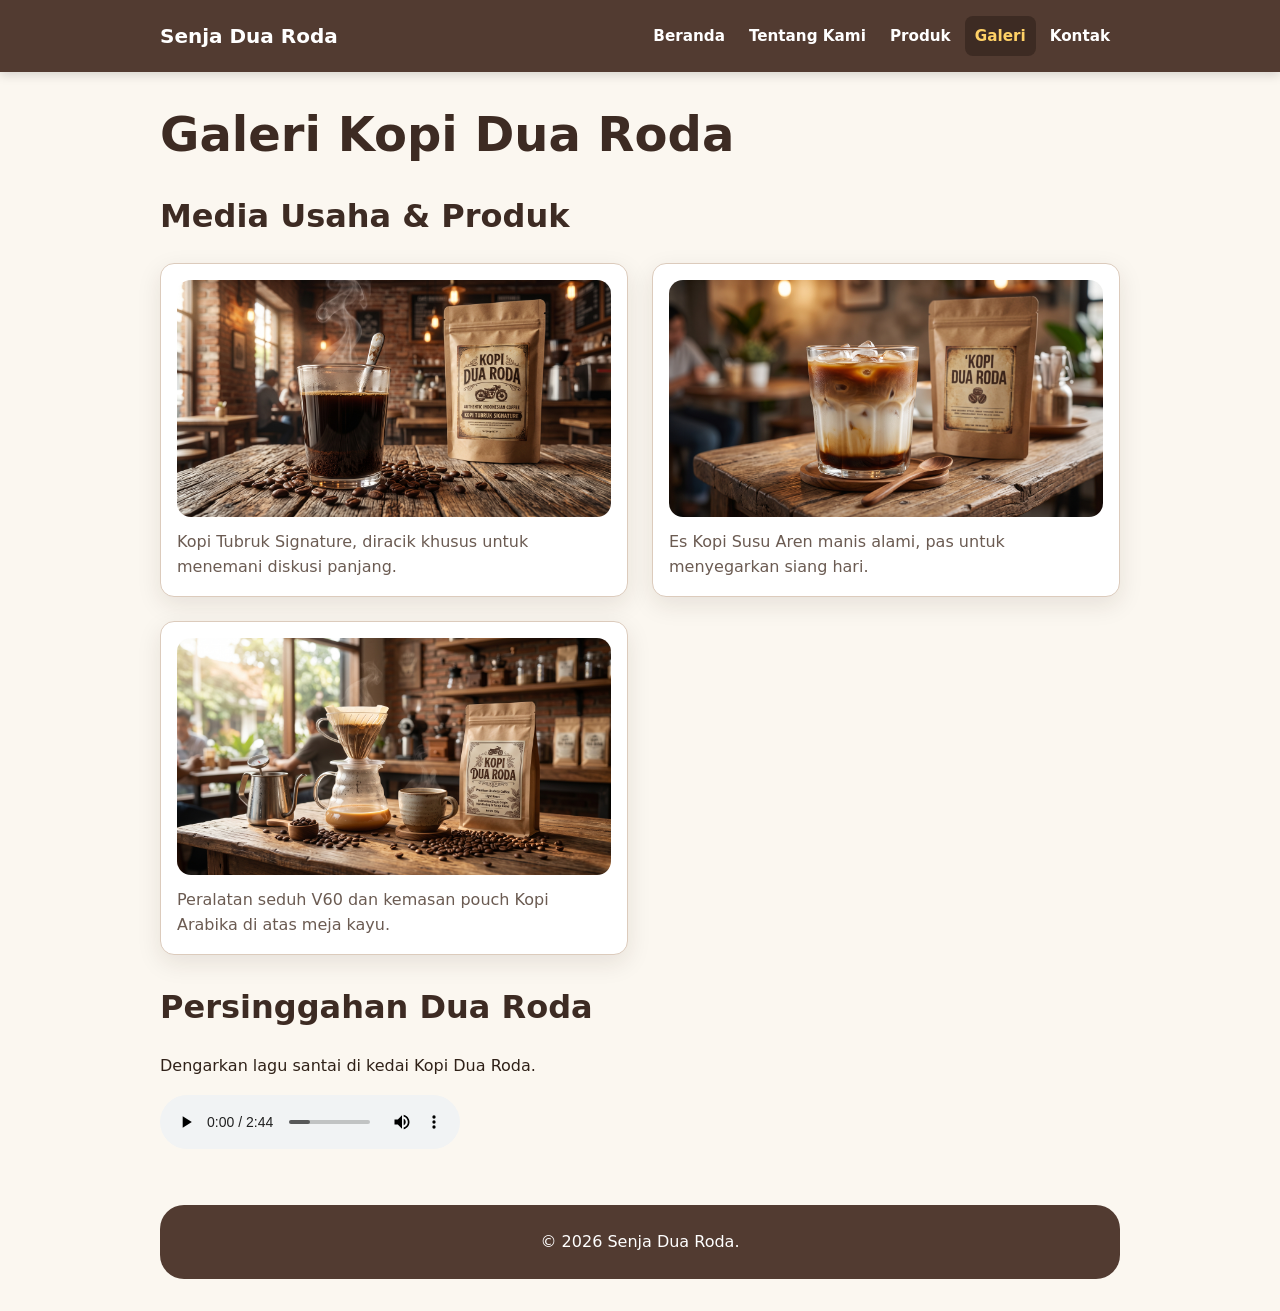
==== commit b90911cb: "feat(navbar): tambah hamburger menu dan indikator menu aktif sesuai feedback dosen" ====
--- a/galeri.html
+++ b/galeri.html
@@ -7,18 +7,25 @@
     <link rel="stylesheet" href="css/style.css" />
 </head>
 <body>
-   <header class="site-header"> 
-        <nav class="nav" aria-label="Navigasi utama"> 
-            <a class="brand" href="index.html">Senja Dua Roda</a> 
-            <ul> 
-                <li><a aria-current="page" href="index.html">Beranda</a></li> 
-                <li><a href="tentang.html">Tentang Kami</a></li> 
-                <li><a href="produk.html">Produk</a></li> 
-                <li><a href="galeri.html">Galeri</a></li> 
-                <li><a href="kontak.html">Kontak</a></li>
-            </ul>
-        </nav> 
+   
+    <header class="site-header">
+        <nav class="nav" aria-label="Navigasi utama">
+            <a class="brand" href="index.html">Senja Dua Roda</a>
+
+            <div class="nav-menu">
+                <input type="checkbox" id="menu-toggle" class="menu-checkbox" aria-label="Buka menu navigasi">
+                <label for="menu-toggle" class="menu-button">☰ Menu</label>
+                <ul>
+                    <li><a href="index.html">Beranda</a></li>
+                    <li><a href="tentang.html">Tentang Kami</a></li>
+                    <li><a href="produk.html">Produk</a></li>
+                    <li><a href="galeri.html" aria-current="page">Galeri</a></li>
+                    <li><a href="kontak.html">Kontak</a></li>
+                </ul>
+            </div>
+        </nav>
     </header>
+
   
     <main id="konten" class="page">
         <h1>Galeri Kopi Dua Roda</h1>
--- a/css/style.css
+++ b/css/style.css
@@ -1,4 +1,3 @@
-
 :root {
     --color-primary: #523b31;
     --color-primary-strong: #3d2b23;
@@ -564,18 +563,97 @@
     margin: 0;
 }
 
-/* P07 - RESPONSIVE MOBILE-FIRST */
-
-/* Tablet kecil */
+/* ========================================= */
+/* P07 - RESPONSIVE MOBILE-FIRST             */
+/* ========================================= */
+
+/* NAVIGASI DASAR */
+.nav {
+    display: flex;
+    flex-direction: row;
+    align-items: center;
+    justify-content: space-between;
+    flex-wrap: wrap;
+    gap: var(--space-3);
+}
+
+.brand {
+    flex-shrink: 0;
+    margin-bottom: 0;
+}
+
+.nav-menu {
+    position: relative;
+    flex: 0 0 auto;
+    min-width: 0;
+    margin-left: auto;
+}
+
+/* Sembunyikan checkbox fisik asli */
+.menu-checkbox {
+    display: none;
+}
+
+/* TOMBOL HAMBURGER UNTUK HP */
+.menu-button {
+    display: inline-block;
+    padding: var(--space-1) var(--space-2);
+    color: var(--color-surface);
+    background: var(--color-primary-strong);
+    border-radius: var(--radius-sm);
+    font-weight: 700;
+    cursor: pointer;
+    user-select: none;
+}
+
+/* MENU HP TERTUTUP (Bawaan) */
+.nav-menu ul {
+    display: none;
+}
+
+/* MENU HP TERBUKA (Saat tombol diklik / checkbox aktif) */
+.menu-checkbox:checked ~ ul {
+    position: absolute;
+    top: calc(100% + 8px);
+    right: 0;
+    z-index: 9999;
+    display: flex;
+    flex-direction: column;
+    align-items: stretch;
+    gap: 4px;
+    width: min(240px, calc(100vw - 32px));
+    margin: 0;
+    padding: var(--space-2);
+    background: var(--color-primary);
+    border: 1px solid var(--color-border);
+    border-radius: var(--radius-md);
+    box-shadow: var(--shadow-card);
+    list-style: none;
+}
+
+/* TAUTAN MENU */
+.nav-menu ul li {
+    margin: 0;
+}
+
+.nav-menu ul li a {
+    display: block;
+    padding: var(--space-2);
+    color: var(--color-surface);
+    font-size: 0.95rem;
+    font-weight: 600;
+    text-decoration: none;
+    border-radius: var(--radius-sm);
+}
+
+.nav-menu ul li a:hover,
+.nav-menu ul li a[aria-current="page"] {
+    color: var(--color-accent);
+    background: var(--color-primary-strong);
+}
+
+/* TABLET KECIL */
 @media (min-width: 42rem) {
-    .nav {
-        align-items: flex-start;
-    }
-
-    .nav ul {
-        flex-direction: row;
-    }
-
     .gallery-grid {
         grid-template-columns: repeat(2, minmax(0, 1fr));
     }
@@ -585,8 +663,52 @@
     }
 }
 
-/* Tablet */
+/* LAPTOP DAN DESKTOP */
 @media (min-width: 48rem) {
+    .nav {
+        flex-wrap: nowrap;
+    }
+
+    .brand {
+        flex-shrink: 0;
+    }
+
+    .nav-menu {
+        position: static;
+        flex: 1 1 auto;
+        min-width: 0;
+        margin-left: auto;
+    }
+
+    /* SEMBUNYIKAN HAMBURGER DI LAPTOP */
+    .menu-button {
+        display: none !important;
+    }
+
+    /* TAMPILKAN NAVIGASI MENDATAR (Abaikan status checkbox) */
+    .nav-menu ul,
+    .menu-checkbox:checked ~ ul {
+        position: static !important;
+        display: flex !important;
+        flex-direction: row;
+        flex-wrap: wrap;
+        align-items: center;
+        justify-content: flex-end;
+        gap: 4px;
+        width: auto;
+        margin: 0;
+        padding: 0;
+        background: transparent;
+        border: none;
+        border-radius: 0;
+        box-shadow: none;
+    }
+
+    .nav-menu ul li a {
+        padding: 8px 10px;
+        white-space: nowrap;
+    }
+
     .hero {
         grid-template-columns: minmax(0, 1.2fr) minmax(0, 0.8fr);
     }
@@ -601,12 +723,15 @@
     }
 }
 
-/* Layar lebar */
+/* DESKTOP LEBAR */
 @media (min-width: 60rem) {
     .nav {
-        flex-direction: row;
-        align-items: center;
-        justify-content: space-between;
+        flex-wrap: nowrap;
+    }
+
+    .nav-menu ul,
+    .menu-checkbox:checked ~ ul {
+        flex-wrap: nowrap;
     }
 
     .product-grid {
@@ -614,9 +739,9 @@
     }
 }
 
-/* Mengurangi animasi jika diminta pengguna */
+/* AKSESIBILITAS: KURANGI ANIMASI */
 @media (prefers-reduced-motion: reduce) {
     html {
         scroll-behavior: auto;
     }
-}
+}
